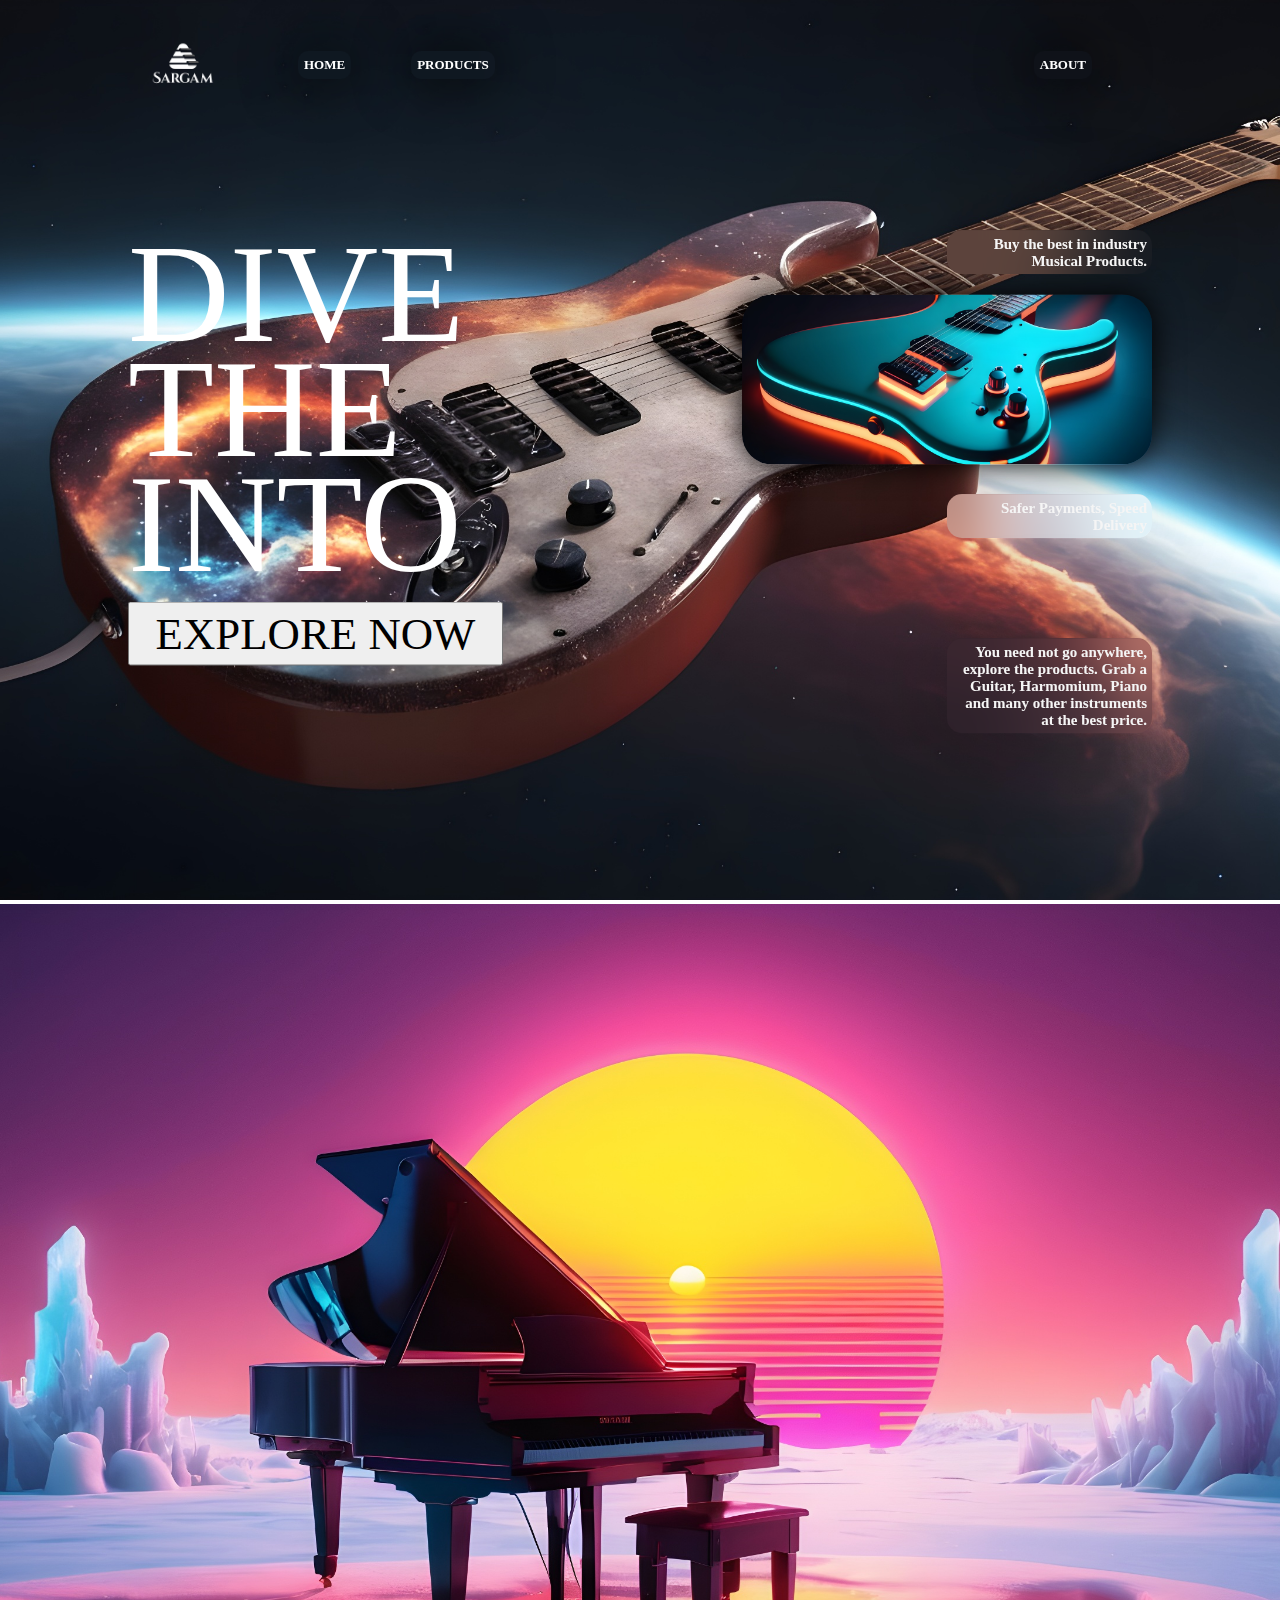
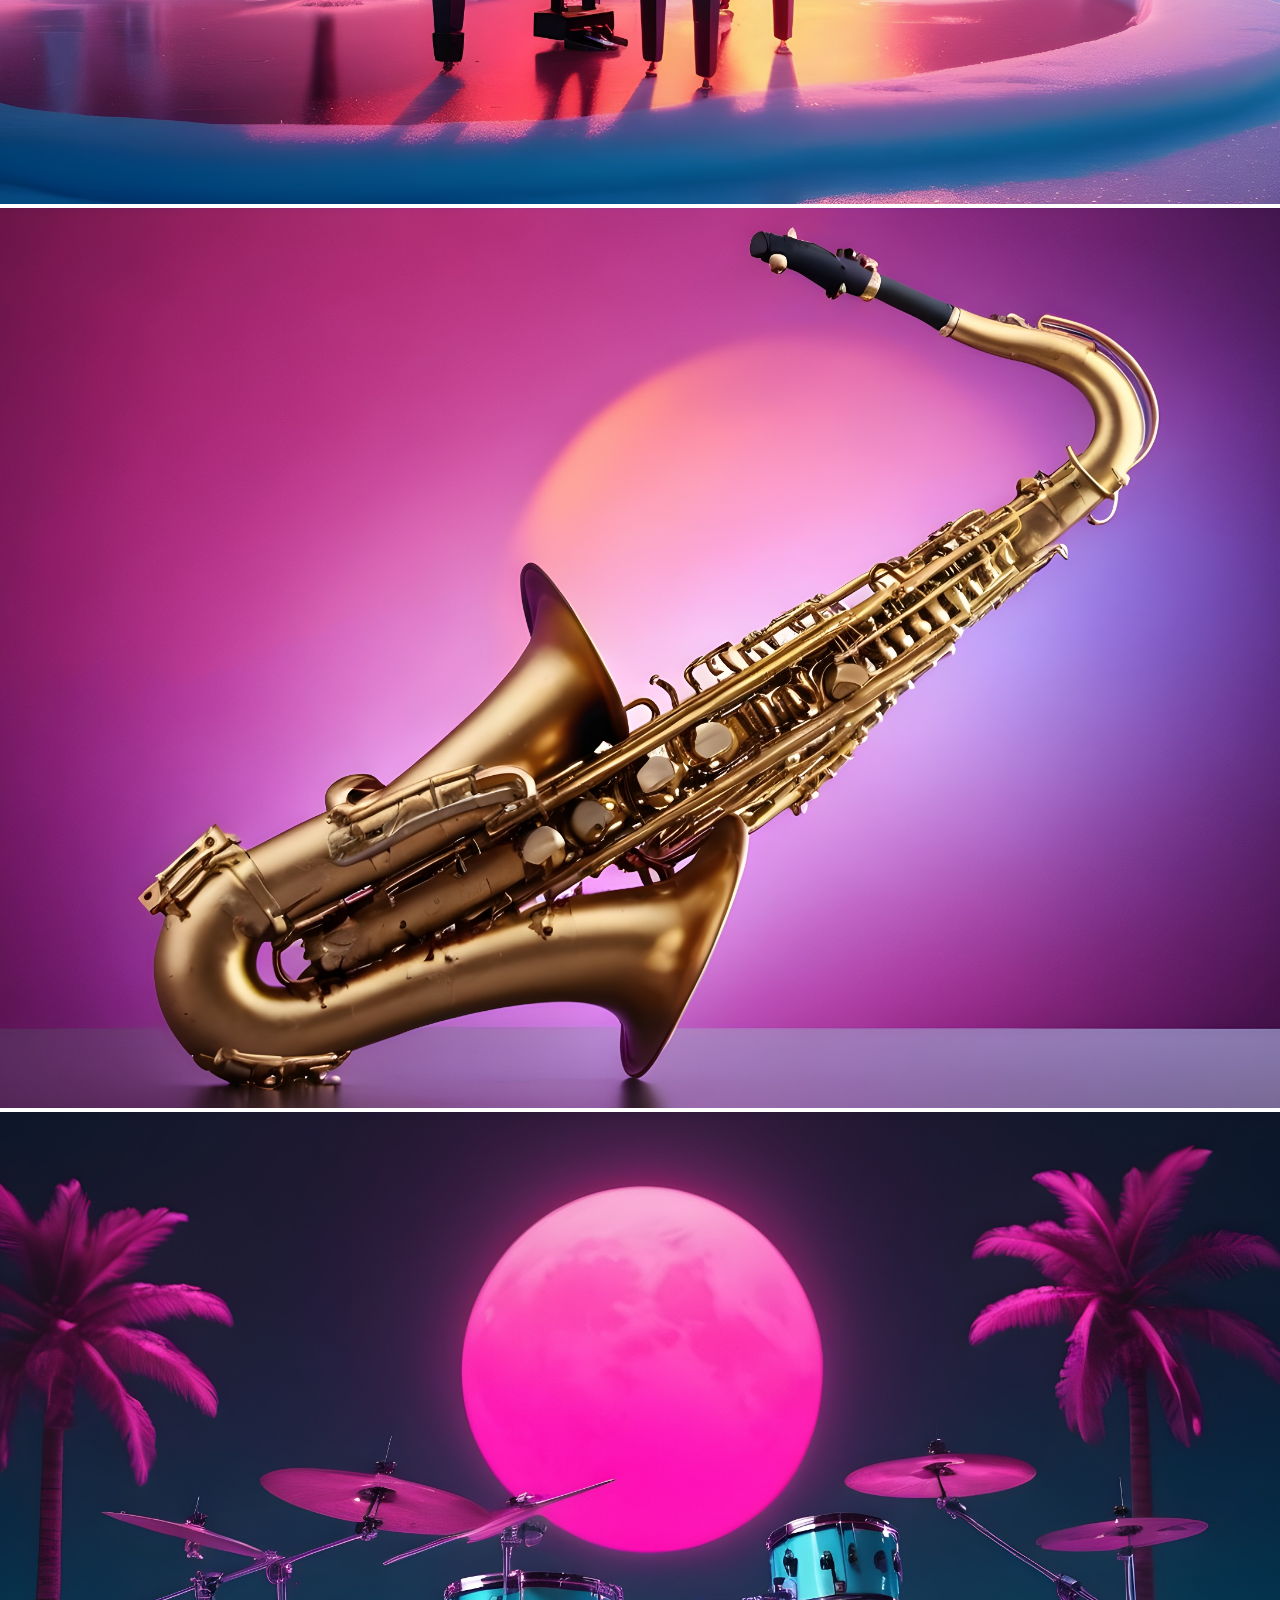
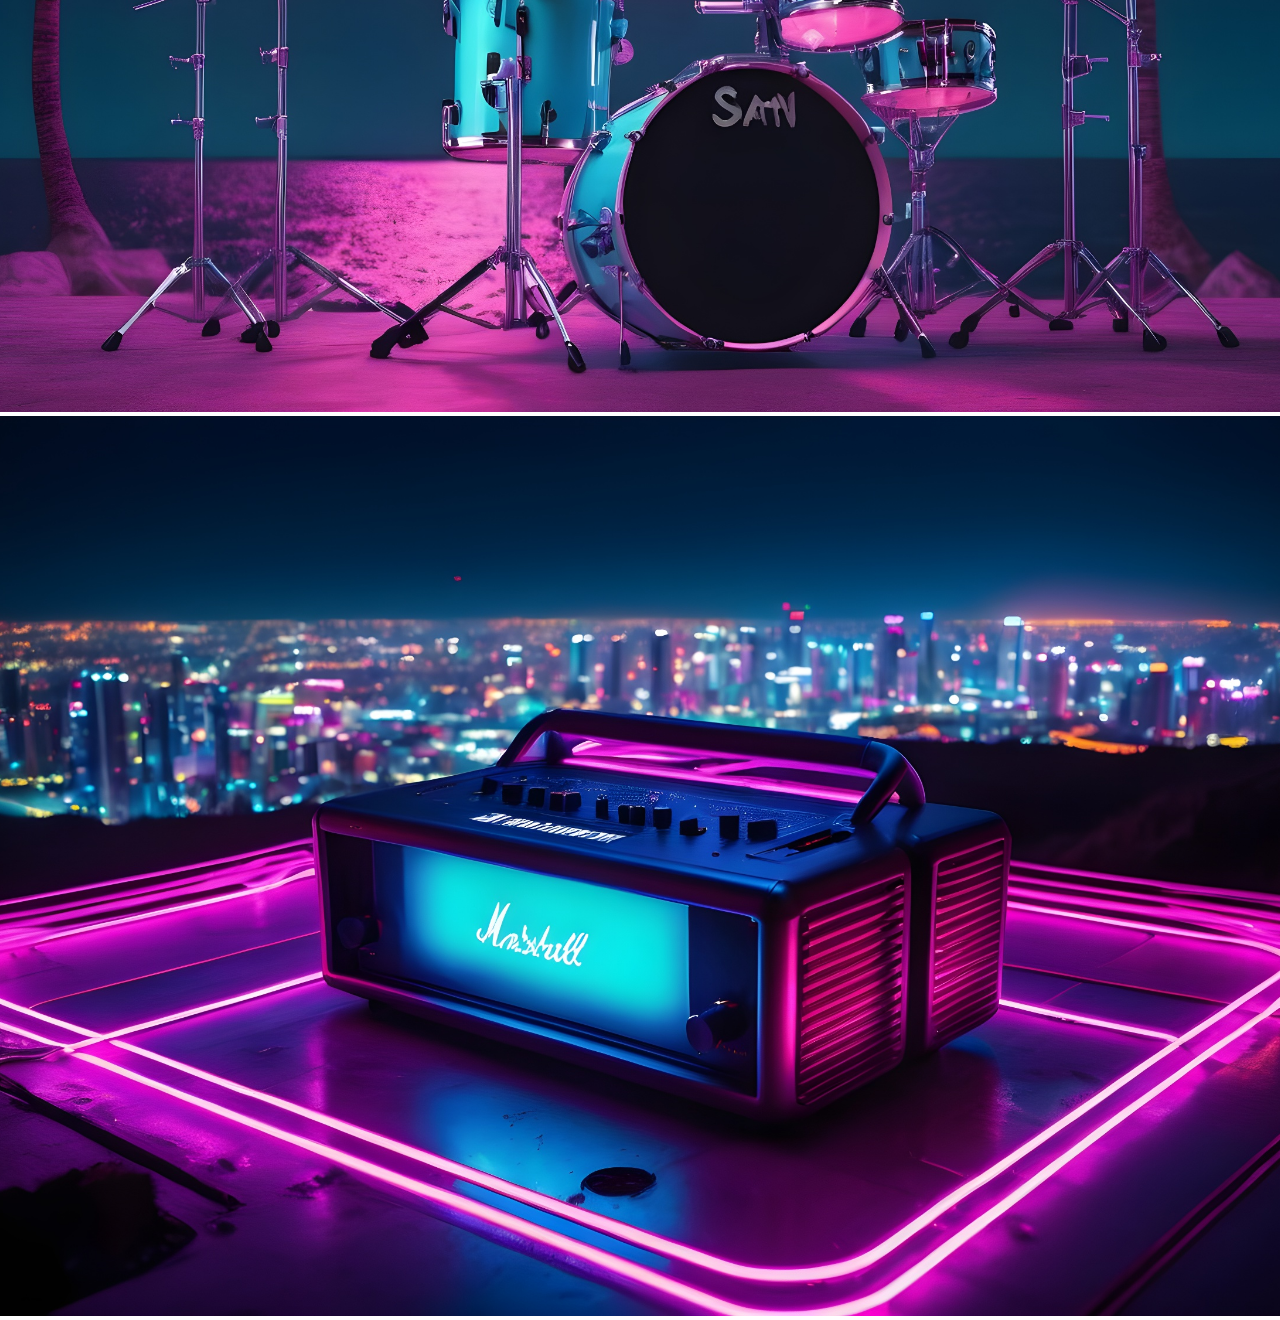
==== index.html @ fec13f10 "Add files via upload" ====
<!DOCTYPE html>
<html lang="en">

<head>
    <meta charset="UTF-8">
    <meta name="viewport" content="width=device-width, initial-scale=1.0">
    <title>Sargam-Musical Store</title>
    <link rel="stylesheet" href="https://unpkg.com/sheryjs/dist/Shery.css" />
    <link rel="stylesheet" href="https://cdnjs.cloudflare.com/ajax/libs/remixicon/4.2.0/remixicon.css"
    integrity="sha512-OQDNdI5rpnZ0BRhhJc+btbbtnxaj+LdQFeh0V9/igiEPDiWE2fG+ZsXl0JEH+bjXKPJ3zcXqNyP4/F/NegVdZg=="
    crossorigin="anonymous" referrerpolicy="no-referrer" />
    <link rel="stylesheet" href="style.css">
</head>

<body>
    <div id="main">
        <div id="back">
            <img src="guitar2.jpg" alt="">
            <img src="Piano.jpg" alt="">
            <img src="Saxophone.jpg" alt="">
            <img src="Drum.jpg" alt="">
            <img src="Marshallbuidling.jpg" alt="">
        </div>
        <div id="top">
            <div id="workingarea">
                <div id="navbar">
                    <div id="navleft">
                        <img id="magnus"  src="SARGAM_Logo_00000-removebg-preview.png" alt="">
                        <a id="anchorr" class="hideon" href="index.html">HOME</a>
                        <a id="anchorr" class="hideon" href="product.html">PRODUCTS</a>
                        
                    </div>
                    <div id="navright">
                       
                        <a id="anchorr" class="hideon" href="maps.html">ABOUT</a>
                         <i  class="ri-shopping-cart-2-fill" id="carticon"></i>
                        <a onclick=openbar() class="open"><svg xmlns="http://www.w3.org/2000/svg" height="29"
                                viewBox="0 -960 960 960" width="29">
                                <path d="M120-240v-80h720v80H120Zm0-200v-80h720v80H120Zm0-200v-80h720v80H120Z" />
                            </svg></a>
                    </div>
                </div>
                <div id="sidebar">
                    <button onclick=closebar() class="closes"><svg xmlns="http://www.w3.org/2000/svg" height="24"
                            viewBox="0 -960 960 960" width="24">
                            <path
                                d="m256-200-56-56 224-224-224-224 56-56 224 224 224-224 56 56-224 224 224 224-56 56-224-224-224 224Z" />
                        </svg></button>
                    <img src="SARGAM Logo_00000.jpg"  alt="">
                    <a id="used" href="index.html">HOME</a>
                    <a id="used" href="product.html">PRODUCTS</a>
                    <a id="used" href="">ABOUT</a>

                    <img src="" alt="">
                </div>
                <div id="hero">
                    <div id="heroleft">
                        <div class="elem">
                            <h1>DIVE WITH</h1>
                            <h1>BEAT THE PAST</h1>
                            <h1>ROCK THE</h1>
                            <h1>HIT THE</h1>
                            <h1>HEY GUITAR</h1>
                        </div>
                        <div class="elem">
                            <h1>THE STRATOCASTER</h1>
                            <h1>WITH FUTURISTIC</h1>
                            <h1>FUCKIN' STAGE</h1>
                            <h1>FREAKIN' BEATS</h1>
                            <h1>DO YA NEED ME</h1>
                        </div>
                        <div class="elem">
                            <h1>INTO SPACE!</h1>
                            <h1>PIANO!</h1>
                            <h1>SAXOPHONE</h1>
                            <h1>MR. DRUM!</h1>
                            <h1>AMMA MARSHALL AMP</h1>
                        </div>
                        <button>EXPLORE NOW</button>
                    </div>
                    <div id="heroright">
                        <p>Buy the best in industry Musical Products.</p>
                        <div id="imagediv" ></div>
                        <p>Safer Payments, Speed Delivery</p>
                        <p>You need not go anywhere, explore the products. Grab a Guitar, Harmomium, Piano and many
                            other instruments at the best price.</p>
                    </div>
                </div>
            </div>
        </div>

        <script src="https://cdnjs.cloudflare.com/ajax/libs/gsap/3.12.2/gsap.min.js"></script>
        <script src="https://cdnjs.cloudflare.com/ajax/libs/gsap/3.12.2/ScrollTrigger.min.js"></script>
        <script src="https://cdnjs.cloudflare.com/ajax/libs/three.js/0.155.0/three.min.js"></script>
        <script src="https://cdn.jsdelivr.net/gh/automat/controlkit.js@master/bin/controlKit.min.js"></script>
        <script type="text/javascript" src="https://unpkg.com/sheryjs/dist/Shery.js"></script>
        
        <script src="script.js"></script>

</body>

</html>
---- style.css ----
* {
    margin: 0;
    padding: 0;
    box-sizing: border-box;
    font-family: "gilroy";
}

html,
body {
    width: 100%;
    height: 100%;
}

#main {
    width: 100%;
    height: 100vh;
}

#back {
    width: 100%;
    height: 100vh;
}

#top {
    pointer-events: none;
    position: absolute;
    width: 100%;
    height: 100vh;
    top: 0;
    left: 0;
}

#workingarea {
    position: relative;
    margin: auto 0;
    width: 80%;
    max-width: 1920px;
    height: 100vh;
    margin: auto;
}

#navbar {
    display: flex;
    justify-content: space-between;
    align-items: center;
    width: 100%;
    padding: 10px 0;

}

#navleft img {
    cursor: pointer;
    pointer-events: all;
    height: 110px;
}

#navleft,
#navright {
    display: flex;
    align-items: center;
    gap: 60px;


}

#navbar #anchorr {
    pointer-events: all;
    text-decoration: none;
    font-family: "gilroy";
    font-weight: 600;
    color: white;
    font-size: 13px;
    /* background-color: aliceblue; */

    backdrop-filter: blur(40px);
    padding: 6px 6px;
    border-radius: 10px;
    box-shadow: 0px 0px 55px black;


}

#navright i {
    cursor: pointer;
    pointer-events: all;
    font-size: 30px;
    color: white;
}




.closes:hover {
    cursor: pointer;
}

#sidebar img {
    border-radius: 50%;
    width: 20%;
    margin-top: 20px;
    margin-bottom: 15px;
}

#sidebar {
    pointer-events: all;
    z-index: 999;
    position: fixed;
    height: 100vh;
    width: 40%;
    display: none;
    flex-direction: column;
    align-items: center;
    text-align: center;
    top: 0;
    right: 0;
    background-color: rgba(255, 255, 255, 0.651);
    backdrop-filter: blur(10px);
    border-top-left-radius: 15px;
    border-bottom-left-radius: 15px;
    box-shadow: -10px 0px 25px rgb(0, 0, 0);
    animation-name: jashan;
    animation-duration: 0.4s;

}

@keyframes jashan {
    from {
        right: -40%;
    }

    to {
        right: 0
    }
}



#sidebar #used {
    position: relative;
    width: 100%;
    color: black;
    text-decoration: none;
    padding: 20px 0px;
    font-size: 18px;
    border-radius: 5px;
    font-weight: 700;
}

#sidebar a:hover {
    background-color: rgba(0, 0, 0, 0.074);
    box-shadow: 0px 0px 100px rgba(0, 0, 0, 0.378);
    transition-property: box-shadow, background-color;
    transition-duration: 0.5s;
    transition-timing-function: ease-in-out;


}

.open {
    color: white;
    background-color: rgba(255, 255, 255, 0.168);
    pointer-events: all;
    /* background: none; */
    border: none;
    font-weight: 900;
    border-radius: 8px;
    padding: 0px 0px;
}

.closes {
    color: white;
    background-color: rgba(255, 255, 255, 0.168);
    pointer-events: all;
    /* background: none; */
    border: none;
    font-weight: 900;
    border-radius: 8px;
    padding: 0px 0px;
    margin-top: 18px;
    align-self: first baseline;
    margin-left: 18px;
}

.open:hover {
    cursor: pointer;
}

#hero {
    position: absolute;
    top: 50%;
    left: 0;
    transform: translate(0%, -50%);
    display: flex;
    justify-content: space-between;
    width: 100%;
}

#heroleft {
    min-width: 50%;
}

#heroleft .elem {
    position: relative;
    overflow: hidden;
    height: 9vw;
}

#heroleft .elem h1:nth-child(1) {
    top: 0;
}

#heroleft .elem h1 {
    position: absolute;
    top: 100%;
    left: 0;
    line-height: .9;
    font-family: "kajiro";
    color: white;
    font-weight: 100;
    font-size: 11vw;
}

#heroleft button {
    pointer-events: all;
    padding: .3vw 2vw;
    font-size: 3.5vw;
    margin-top: 2vw;
    font-family: "kajiro";

}

#heroright {
    display: flex;
    flex-direction: column;
    align-items: flex-end;
    width: 20%;
    color: whitesmoke;


}

#heroright p {
    text-align: right;
    font-size: 15px;
    font-family: "gilroy";
    font-weight: 700;
    /* background-color: rgba(0, 0, 0, 0.69); */
    backdrop-filter: blur(30px);
    padding: 5px 5px;
    border-radius: 15px;
    box-shadow: 0px 0px 100px rgba(0, 0, 0, 0.262);
}

#heroright #imagediv {

    width: 150%;
    height: 170px;
    margin-top: 20px;
    margin-bottom: 30px;
    background-image: url(shotgun-body-type-electric-guitar-upscaled.jpg);
    background-size: cover;
    background-position: center;
    border-radius: 30px;
    box-shadow: 0px 0px 30px black;
}

#heroright p:nth-child(3) {
    margin-bottom: 100px;
}

#back img {
    width: 100%;
    height: 100%;
    object-fit: cover;
}


@media(max-width:1000px) {
    .hideon {
        display: none;

    }

    /* #heroright p:nth-child(4) {
        width: 250%;
    }

    #heroright p:nth-child(3) {
        width: 190%;
    }

    #heroright p:nth-child(1) {
        width: 250%;
    }

    #heroright #imagediv {
        width: 200%;
    } */

}

@media(min-width:1000px) {
    #heroleft,#heroright {
        margin-top: 5vw;
    }

    #heroright #imagediv {
        width: 200%;
    }

}

@media(min-width:1024px) {
    .open {
        display: none;
    }
}

@media(max-width:1000px) {
    #hero {
        display: flex;
        flex-direction: column;
        width: 100%;
        /* align-items: center; */
        justify-content: space-between;
        margin-top: 4vh;
    }

    #heroleft {
        width: 100%;




    }

    #heroleft .elem {
        height: 14vw;

    }

    #heroleft .elem h1 {
        margin-left: 5vw;
        font-size: 18vw;
    }

    #heroleft button {
        margin-left: 22vw;
        margin-bottom: 30px;
    }

    #heroright {
        display: flex;
        flex-direction: column;
        width: 100%;
        align-items: center;
    }

    #heroright #imagediv {
        display: none;
    }

    #heroright p:nth-child(3) {
        margin-bottom: 5px;
    }
}

@media(max-width:412px) {
    #hero {
        display: flex;
        flex-direction: column;
        width: 100%;
        /* align-items: center; */
        justify-content: space-between;
        margin-top: -50px;
    
    }

    #heroleft {
        width: 100%;
    }

    #heroleft .elem {
        height: 14vw;

    }

    #heroleft .elem h1 {
        margin-left: 5vw;
        font-size: 18vw;
    }

    #heroleft button {
        margin-left: 22vw;
        margin-bottom: 30px;
    }

    #heroright {
        display: flex;
        flex-direction: column;
        width: 100%;
        align-items: center;
    }

    #heroright #imagediv {
        display: none;
    }

    #heroright p:nth-child(3) {
        margin-bottom: 5px;
    }
}
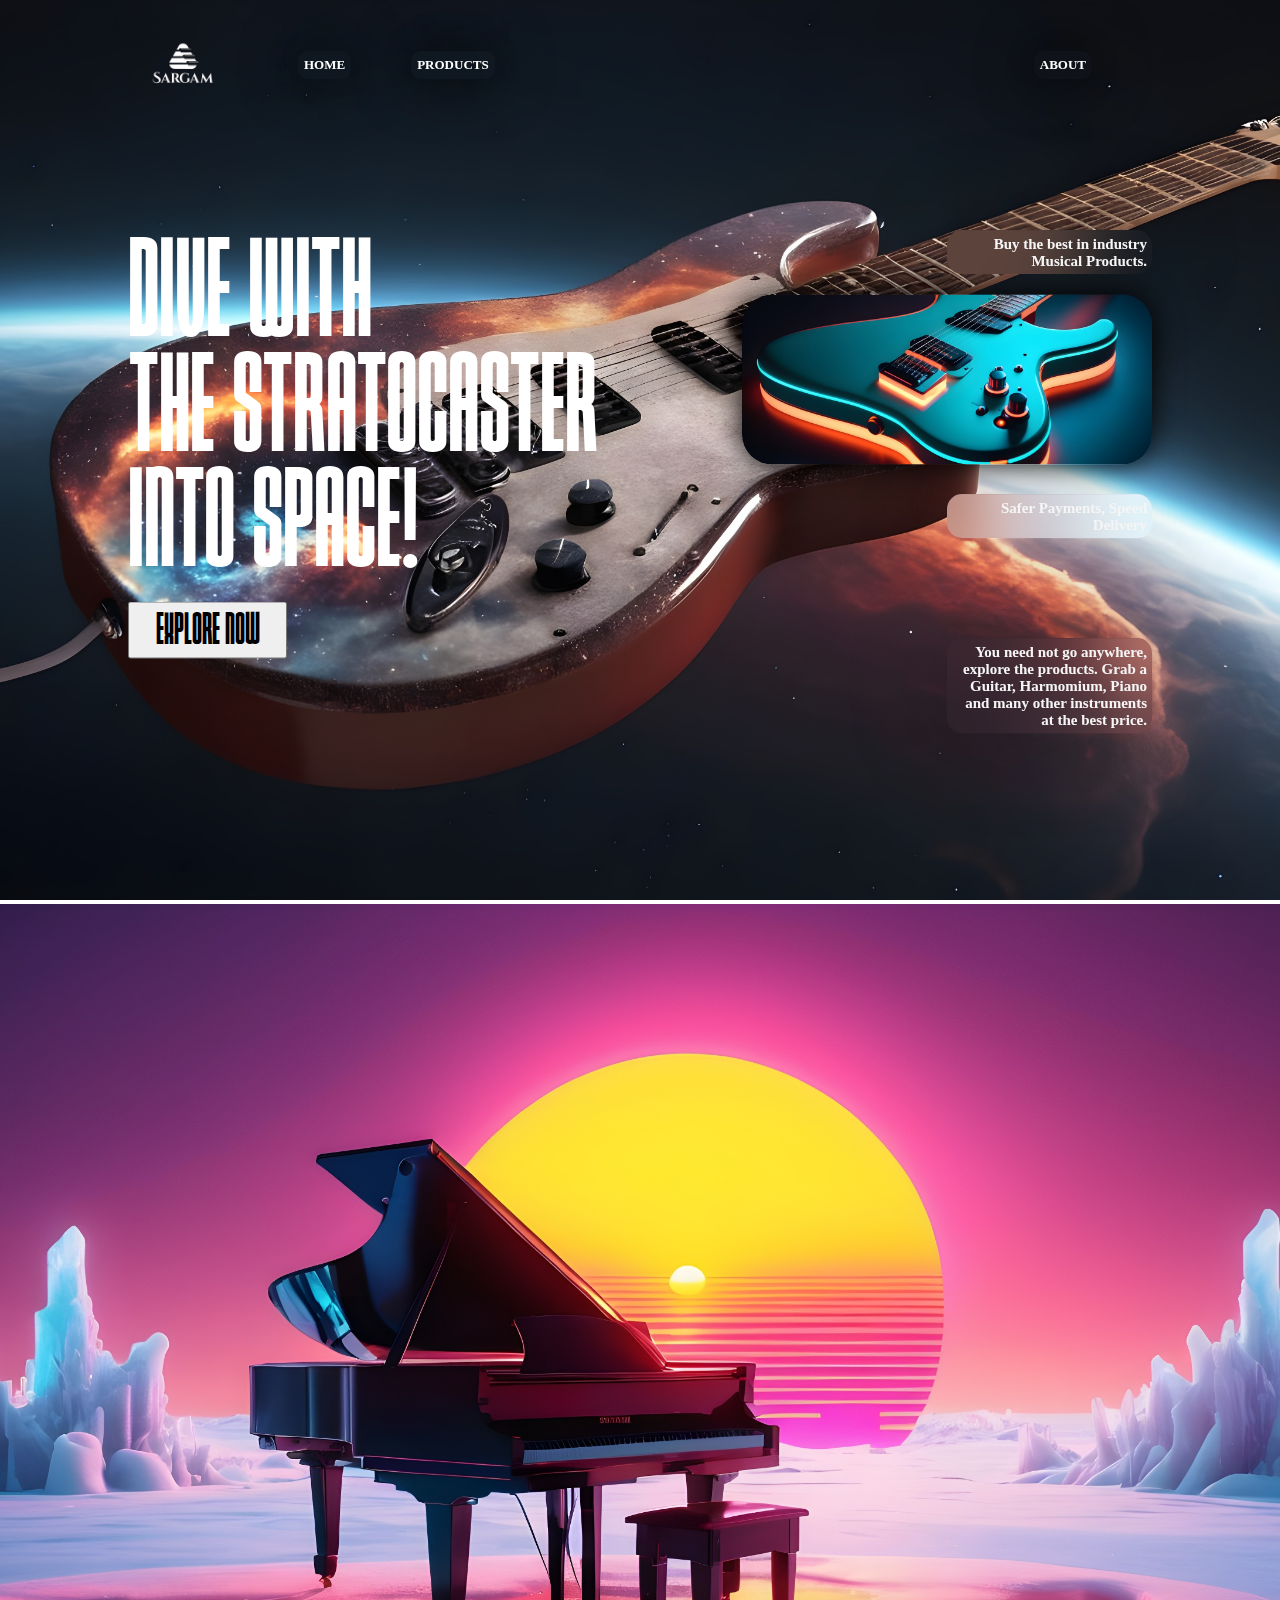
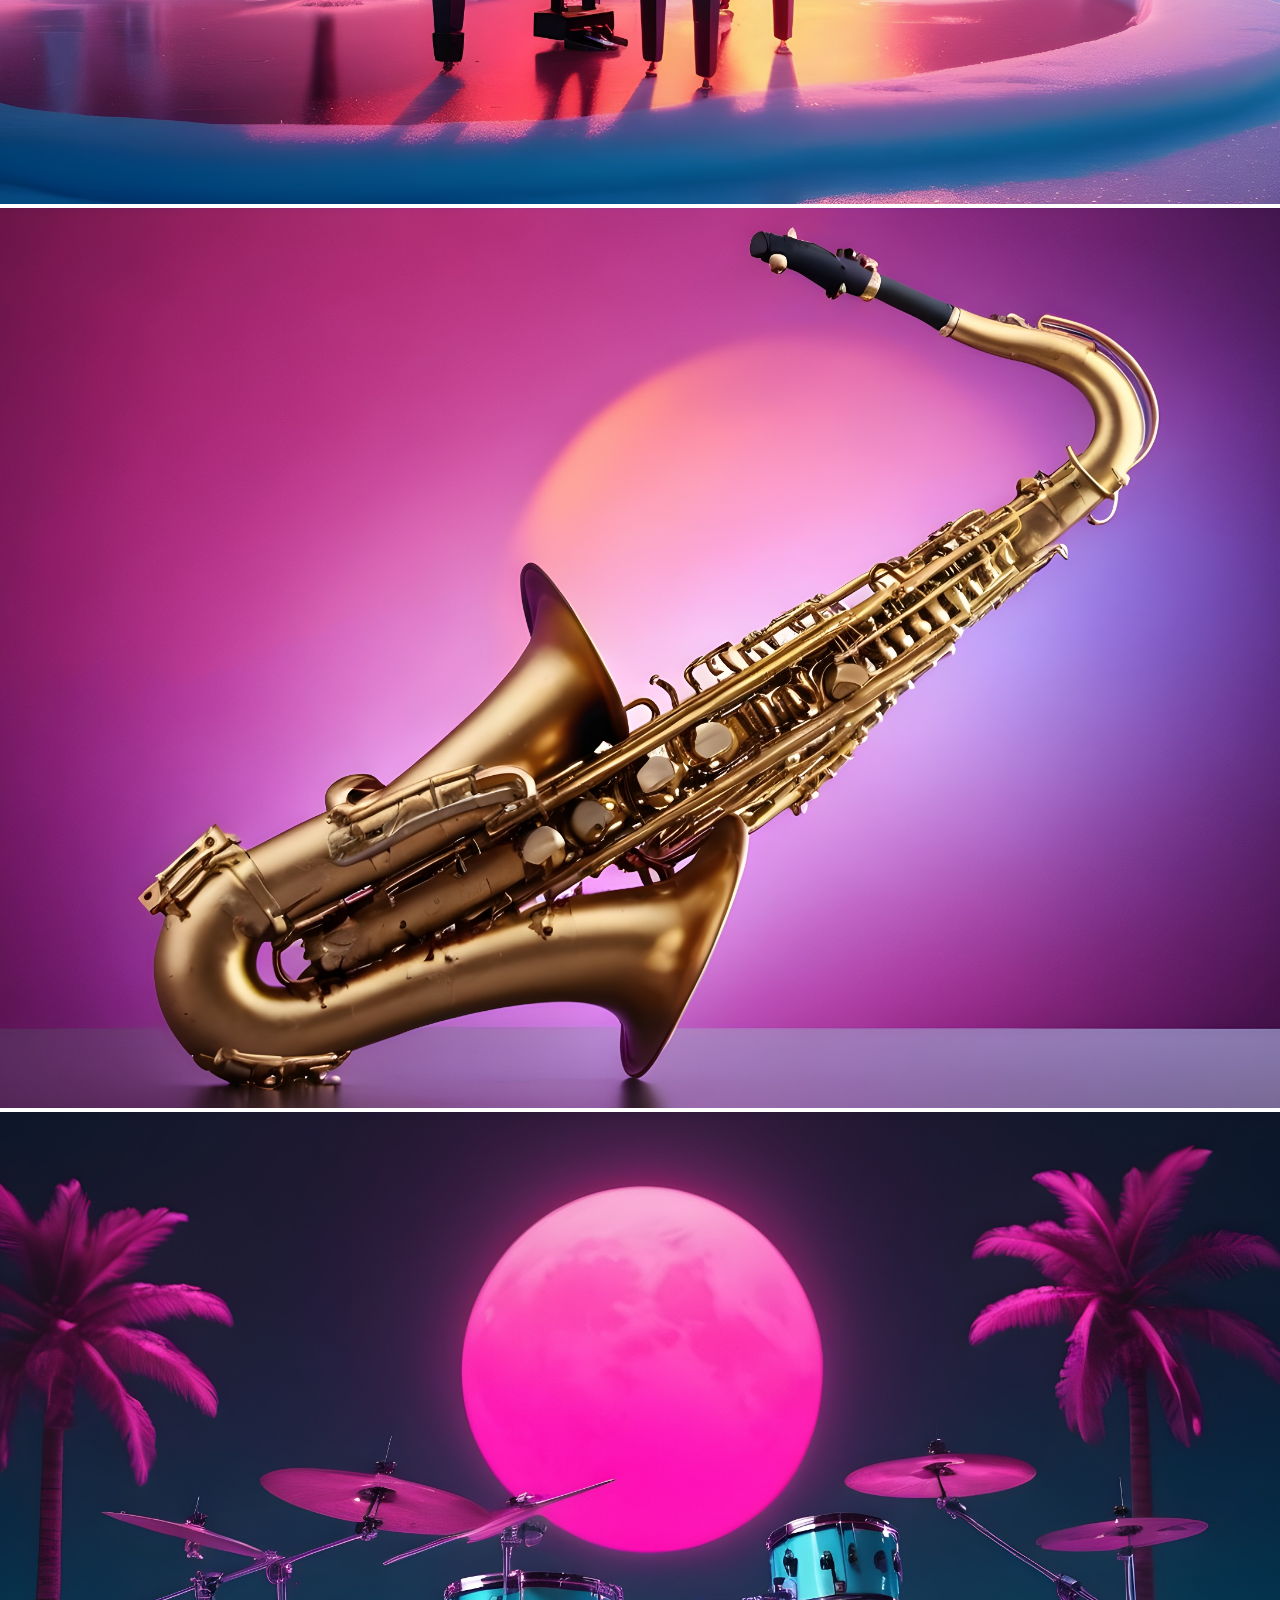
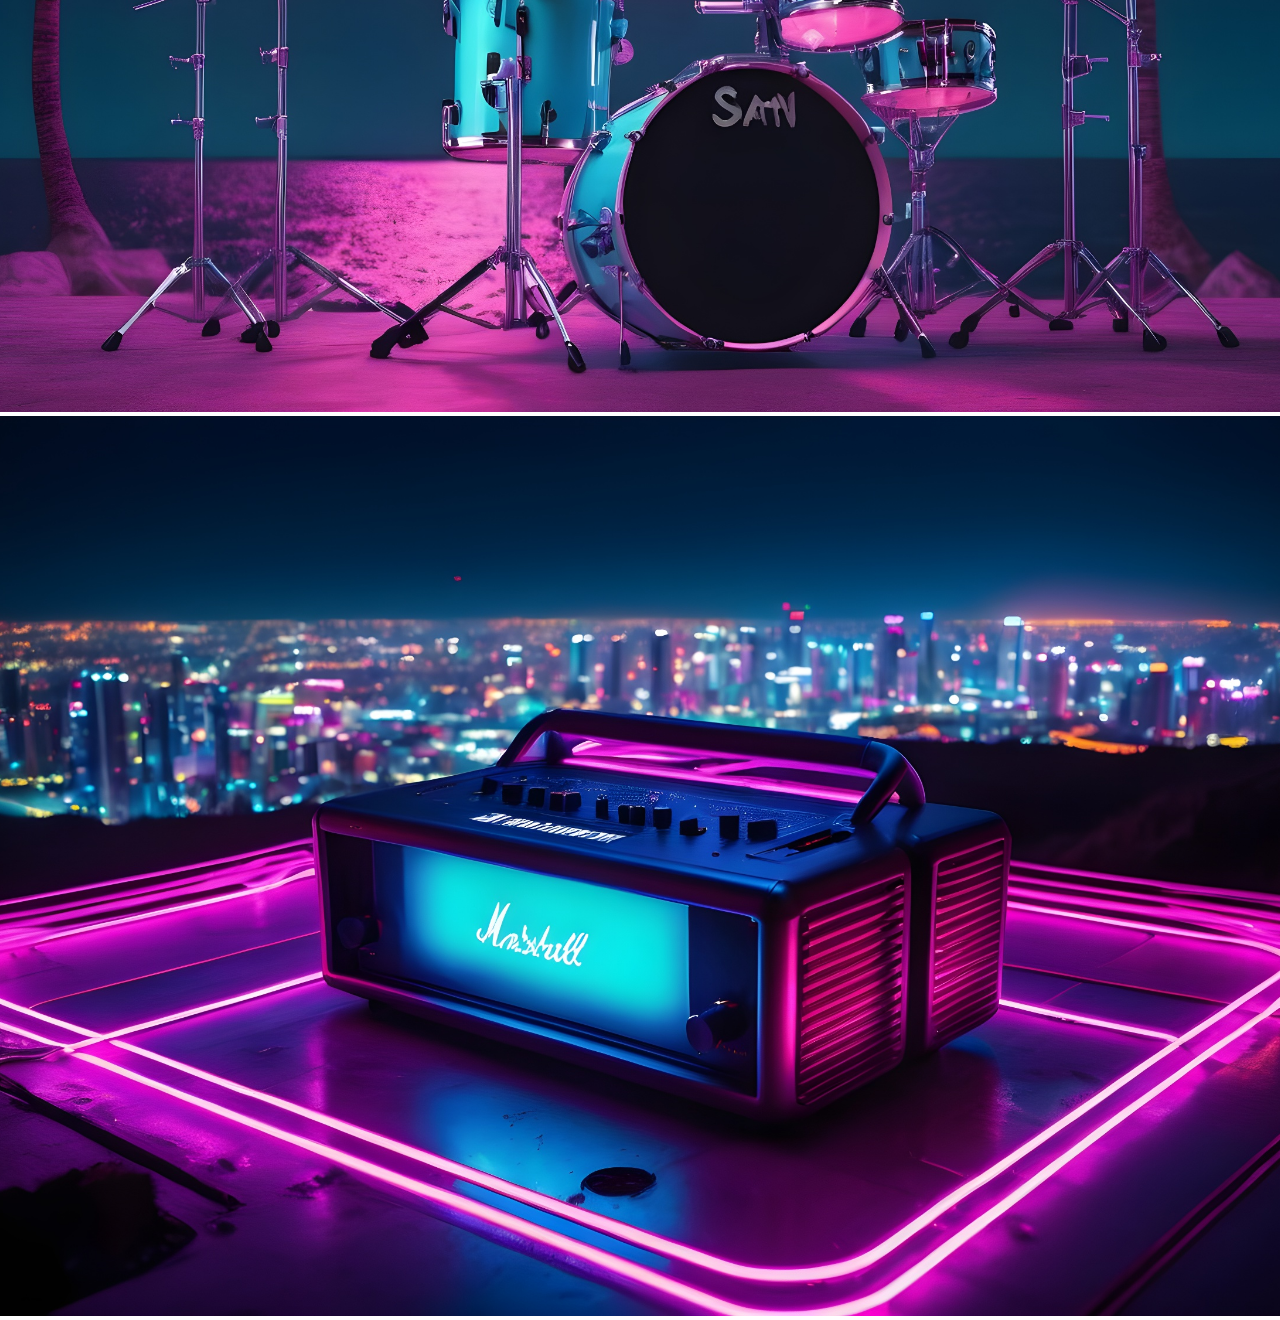
==== commit 345fc002: "Update index.html" ====
--- a/index.html
+++ b/index.html
@@ -76,7 +76,9 @@
                             <h1>MR. DRUM!</h1>
                             <h1>AMMA MARSHALL AMP</h1>
                         </div>
+                        <a href="product.html">
                         <button>EXPLORE NOW</button>
+                            </a>
                     </div>
                     <div id="heroright">
                         <p>Buy the best in industry Musical Products.</p>
@@ -99,4 +101,4 @@
 
 </body>
 
-</html>+</html>
--- a/style.css
+++ b/style.css
@@ -4,6 +4,10 @@
     box-sizing: border-box;
     font-family: "gilroy";
 }
+@font-face {
+    font-family: 'kajiro';
+    src: url('Kajiro Bold.ttf') format('truetype');
+  }
 
 html,
 body {
@@ -222,6 +226,7 @@
 
 #heroleft button {
     pointer-events: all;
+    curson:pointer;
     padding: .3vw 2vw;
     font-size: 3.5vw;
     margin-top: 2vw;
@@ -409,4 +414,4 @@
     #heroright p:nth-child(3) {
         margin-bottom: 5px;
     }
-}+}
